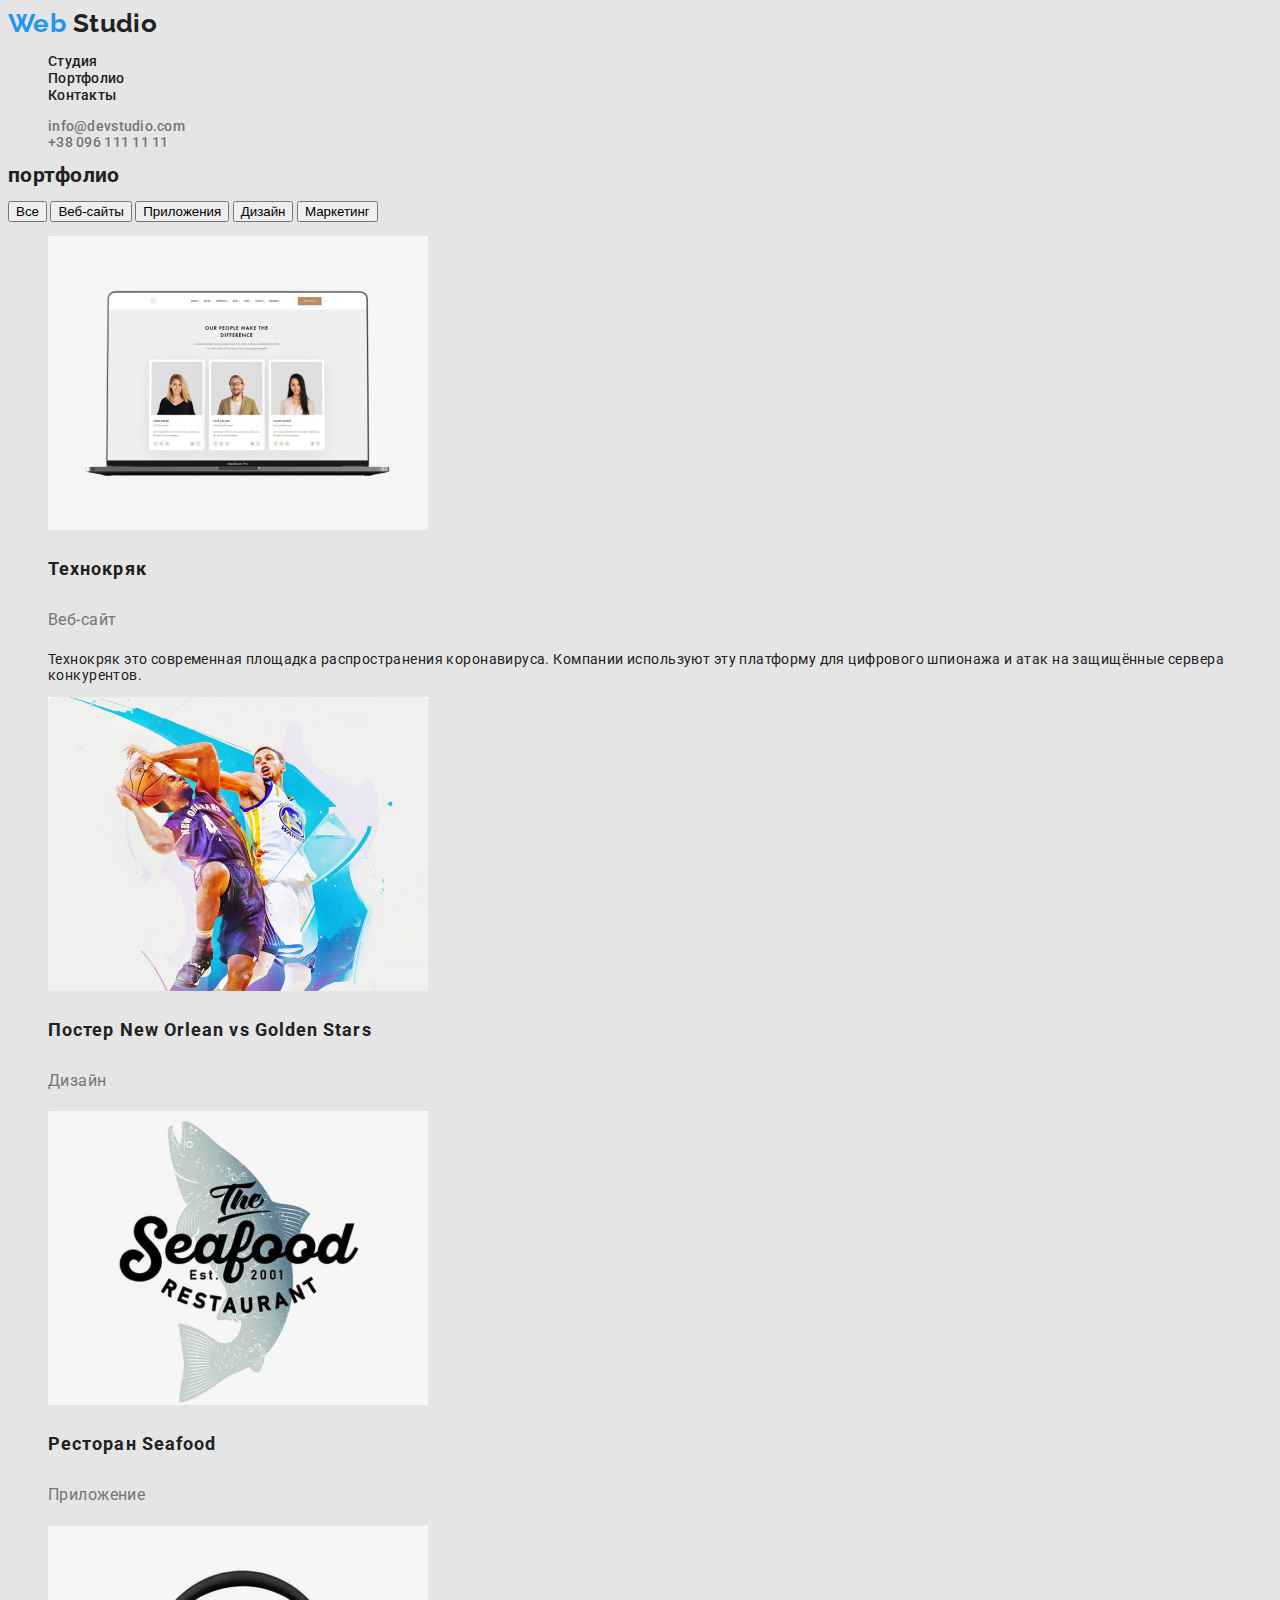
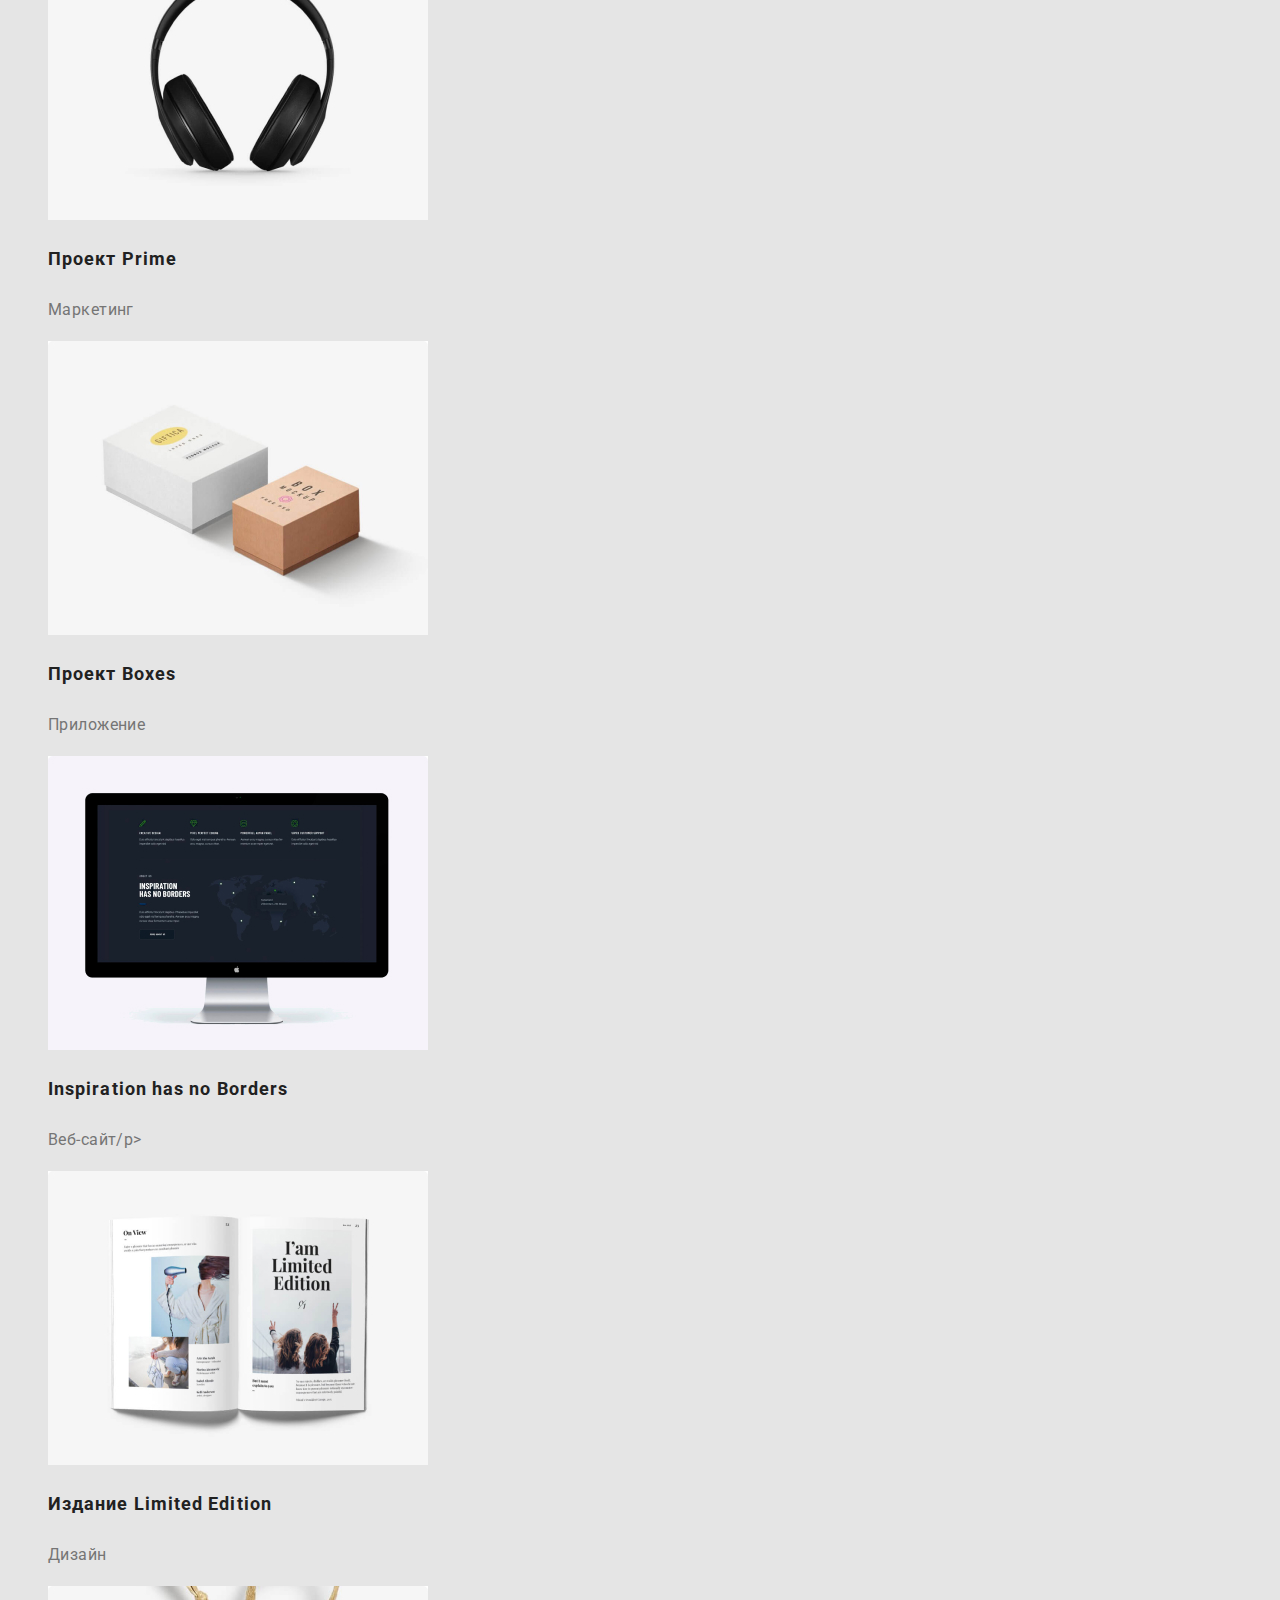
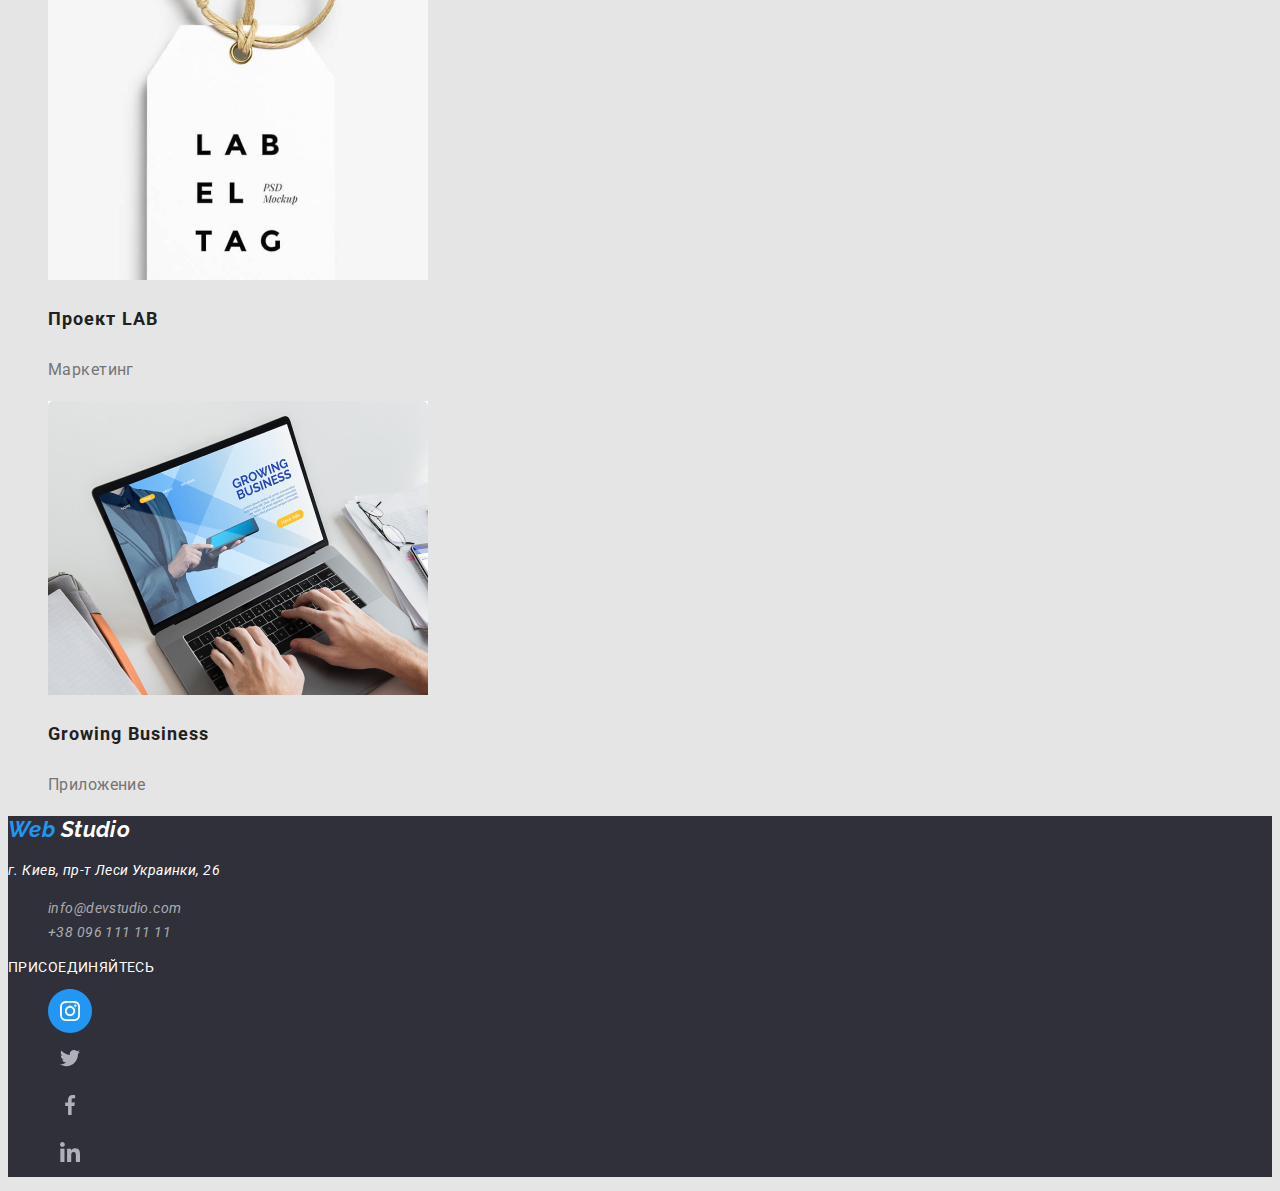
==== portfolio.html @ d151eb48 "add css style" ====
<!DOCTYPE html>
<html lang="ru">
  <head>
    <meta charset="UTF-8" />
    <meta name="viewport" content="width=device-width, initial-scale=1.0" />
    <title>Портфолио</title>
    <link
      href="https://fonts.googleapis.com/css2?family=Raleway:wght@700&family=Roboto:wght@400;500;700&display=swap"
      rel="stylesheet"
    />
    <link rel="stylesheet" href="./css/styles.css" />
  </head>
  <body>
    <!-- шапка-->
    <header>
      <nav>
        <a href="./index.html" class="logo">
          <span class="logo-blue">Web</span> Studio</a
        >
        <ul class="navigatoin">
          <li><a href="./index.html" class="navigatoin-link">Студия</a></li>
          <li>
            <a href="./portfolio.html" class="navigatoin-link">Портфолио </a>
          </li>
          <li><a href="#" class="navigatoin-link">Контакты</a></li>
        </ul>
      </nav>
      <ul class="contacts">
        <li>
          <a href="mailto:info@devstudio.com" class="contacts-link">
            info@devstudio.com</a
          >
        </li>
        <li>
          <a href="tel:+380961111111" class="contacts-link"
            >+38 096 111 11 11</a
          >
        </li>
      </ul>
    </header>
    <main>
      <section>
        <h2>портфолио</h2>
        <button>Все</button>
        <button>Веб-сайты</button>
        <button>Приложения</button>
        <button>Дизайн</button>
        <button>Маркетинг</button>

        <ul>
          <li>
            <img src="./img/project1.jpg" alt="проект 1" width="380" />
            <h3 class="portfolio-title">Технокряк</h3>
            <p class="portfolio-area">Веб-сайт</p>
            <p>
              Технокряк это современная площадка распространения коронавируса.
              Компании используют эту платформу для цифрового шпионажа и атак на
              защищённые сервера конкурентов.
            </p>
          </li>
          <li>
            <img src="./img/project2.jpg" alt="проект 2" width="380" />
            <h3 class="portfolio-title">Постер New Orlean vs Golden Stars</h3>
            <p class="portfolio-area">Дизайн</p>
          </li>
          <li>
            <img src="./img/project3.jpg" alt="проект 3" width="380" />
            <h3 class="portfolio-title">Ресторан Seafood</h3>
            <p class="portfolio-area">Приложение</p>
          </li>
          <li>
            <img src="./img/project4.jpg" alt="проект 4" width="380" />
            <h3 class="portfolio-title">Проект Prime</h3>
            <p class="portfolio-area">Маркетинг</p>
          </li>
          <li>
            <img src="./img/project5.jpg" alt="проект 5" width="380" />
            <h3 class="portfolio-title">Проект Boxes</h3>
            <p class="portfolio-area">Приложение</p>
          </li>
          <li>
            <img src="./img/project6.jpg" alt="проект 6" width="380" />
            <h3 class="portfolio-title">Inspiration has no Borders</h3>
            <p class="portfolio-area">Веб-сайт/p></p>
          </li>

          <li>
            <img src="./img/project7.jpg" alt="проект 7" width="380" />
            <h3 class="portfolio-title">Издание Limited Edition</h3>
            <p class="portfolio-area">Дизайн</p>
          </li>
          <li>
            <img src="./img/project8.jpg" alt="проект 8" width="380" />
            <h3 class="portfolio-title">Проект LAB</h3>
            <p class="portfolio-area">Маркетинг</p>
          </li>
          <li>
            <img src="./img/project9.jpg" alt="проект 9" width="380" />
            <h3 class="portfolio-title">Growing Business</h3>
            <p class="portfolio-area">Приложение</p>
          </li>
        </ul>
      </section>
    </main>
    <!-- подвал    -->
    <footer class="fotter">
      <address class="fotter-addres">
        <a href="./index.html" class="fotter-logo">
          <span class="logo-blue">Web</span> Studio</a
        >
        <p>г. Киев, пр-т Леси Украинки, 26</p>
        <ul>
          <li>
            <a href="mailto:info@devstudio.com" class="fotter-contacts">
              info@devstudio.com</a
            >
          </li>
          <li>
            <a href="tel:+380961111111" class="fotter-contacts"
              >+38 096 111 11 11</a
            >
          </li>
        </ul>
      </address>

      <p class="join">присоединяйтесь</p>
      <ul>
        <li>
          <a href="#"> <img src="./img/instagram.svg" alt="Инстаграмм" /></a>
        </li>
        <li>
          <a href="#"> <img src="./img/twitter.svg" alt="Твиттер" /></a>
        </li>
        <li>
          <a href="#"> <img src="./img/facebook.svg" alt="Фейсбук" /></a>
        </li>
        <li>
          <a href="#"> <img src="./img/linkid.svg" alt="Линкид" /></a>
        </li>
      </ul>
    </footer>
  </body>
</html>
---- css/styles.css ----
:root {
  --primary-text-color: #212121;
  --akcent-text-color: #757575;
  --blue-text-color: #2196f3;
}

body {
  background: #e5e5e5;
  font-family: Roboto, sans-serif;
  color: var(--primary-text-color);
  font-style: 400;
  font-size: 14px;
  line-height: 16px;
  letter-spacing: 0.03em;
}
a {
  text-decoration: none;
}
ul {
  list-style-type: none;
}
.header {
  background: #ffffff;
}
.logo {
  font-family: Raleway;
  font-weight: 700;
  font-size: 26px;
  line-height: 1.19;
  color: var(--primary-text-color);
}
.logo-blue {
  color: var(--blue-text-color);
}
.navigatoin-link {
  font-weight: 500;
  font-size: 14px;
  line-height: 1.14;
  letter-spacing: 0.02em;
  color: var(--primary-text-color);
}

.contacts-link {
  font-weight: 500;
  font-size: 14px;
  line-height: 16px;
  letter-spacing: 0.02em;
  color: var(--akcent-text-color);
}
.navigatoin-link:hover,
.navigatoin-link:focus,
.contacts-link:hover,
.contacts-link:focus {
  color: var(--blue-text-color);
}

.banner-text {
  font-weight: 900;
  font-size: 44px;
  line-height: 1.36;
  text-transform: uppercase;
}
.banner-buy {
  font-size: 16px;
  line-height: 1.87;
  background-color: var(--blue-text-color);
  color: #ffffff;
}

.properties-link {
  font-weight: 600;
  text-transform: uppercase;
}
.properties-text {
  line-height: 1.71;
  color: var(--akcent-text-color);
}
.topic {
  font-weight: 700;
  font-size: 36px;
  line-height: 1.16;
}
.worck-link {
  background: rgba(47, 48, 58, 0.8);
  font-weight: 700;
  text-transform: uppercase;
  color: #ffffff;
}
.comand-name {
  font-weight: 500;
  line-height: 1.18;
}
.comand-position {
  line-height: 1.18;
  color: var(--akcent-text-color);
}
.fotter {
  background: #2f303a;
}
.fotter-logo {
  font-family: Raleway;
  font-weight: 700;
  font-size: 22px;
  line-height: 1.19;
  color: #ffffff;
}

.fotter-addres {
  line-height: 1.71;
  color: #ffffff;
}
.fotter-contacts {
  line-height: 1.71;
  color: rgba(255, 255, 255, 0.6);
}
.join {
  text-transform: uppercase;
  color: #ffffff;
}
/* 
.portfolio-botton {
  font-size: 16px;
  line-height: 1.62;
}
.portfolio-botton:header {
  background: #2196f3;
  color: #ffffff;
}
  */

.portfolio-title {
  font-size: 18px;
  line-height: 2;
  letter-spacing: 0.06em;
}
.portfolio-area {
  font-size: 16px;
  line-height: 1.87;
  color: var(--akcent-text-color);
}
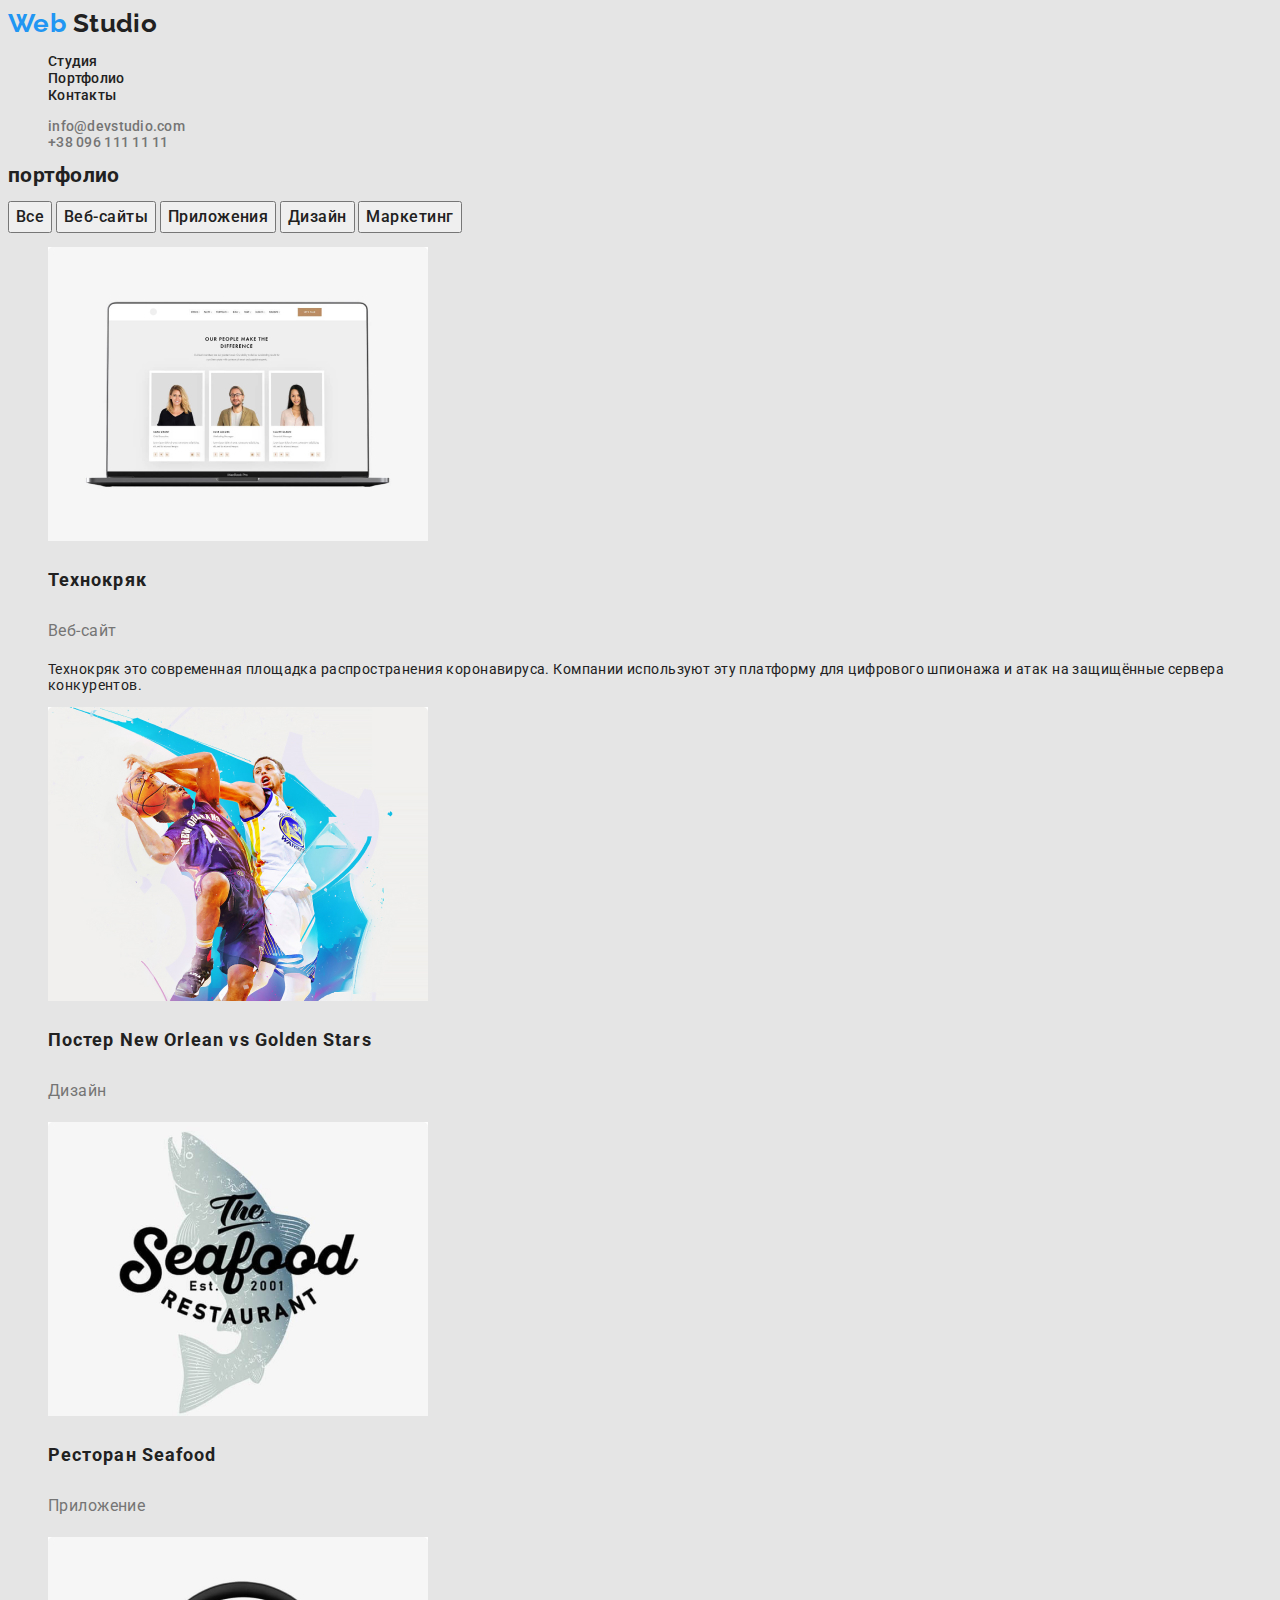
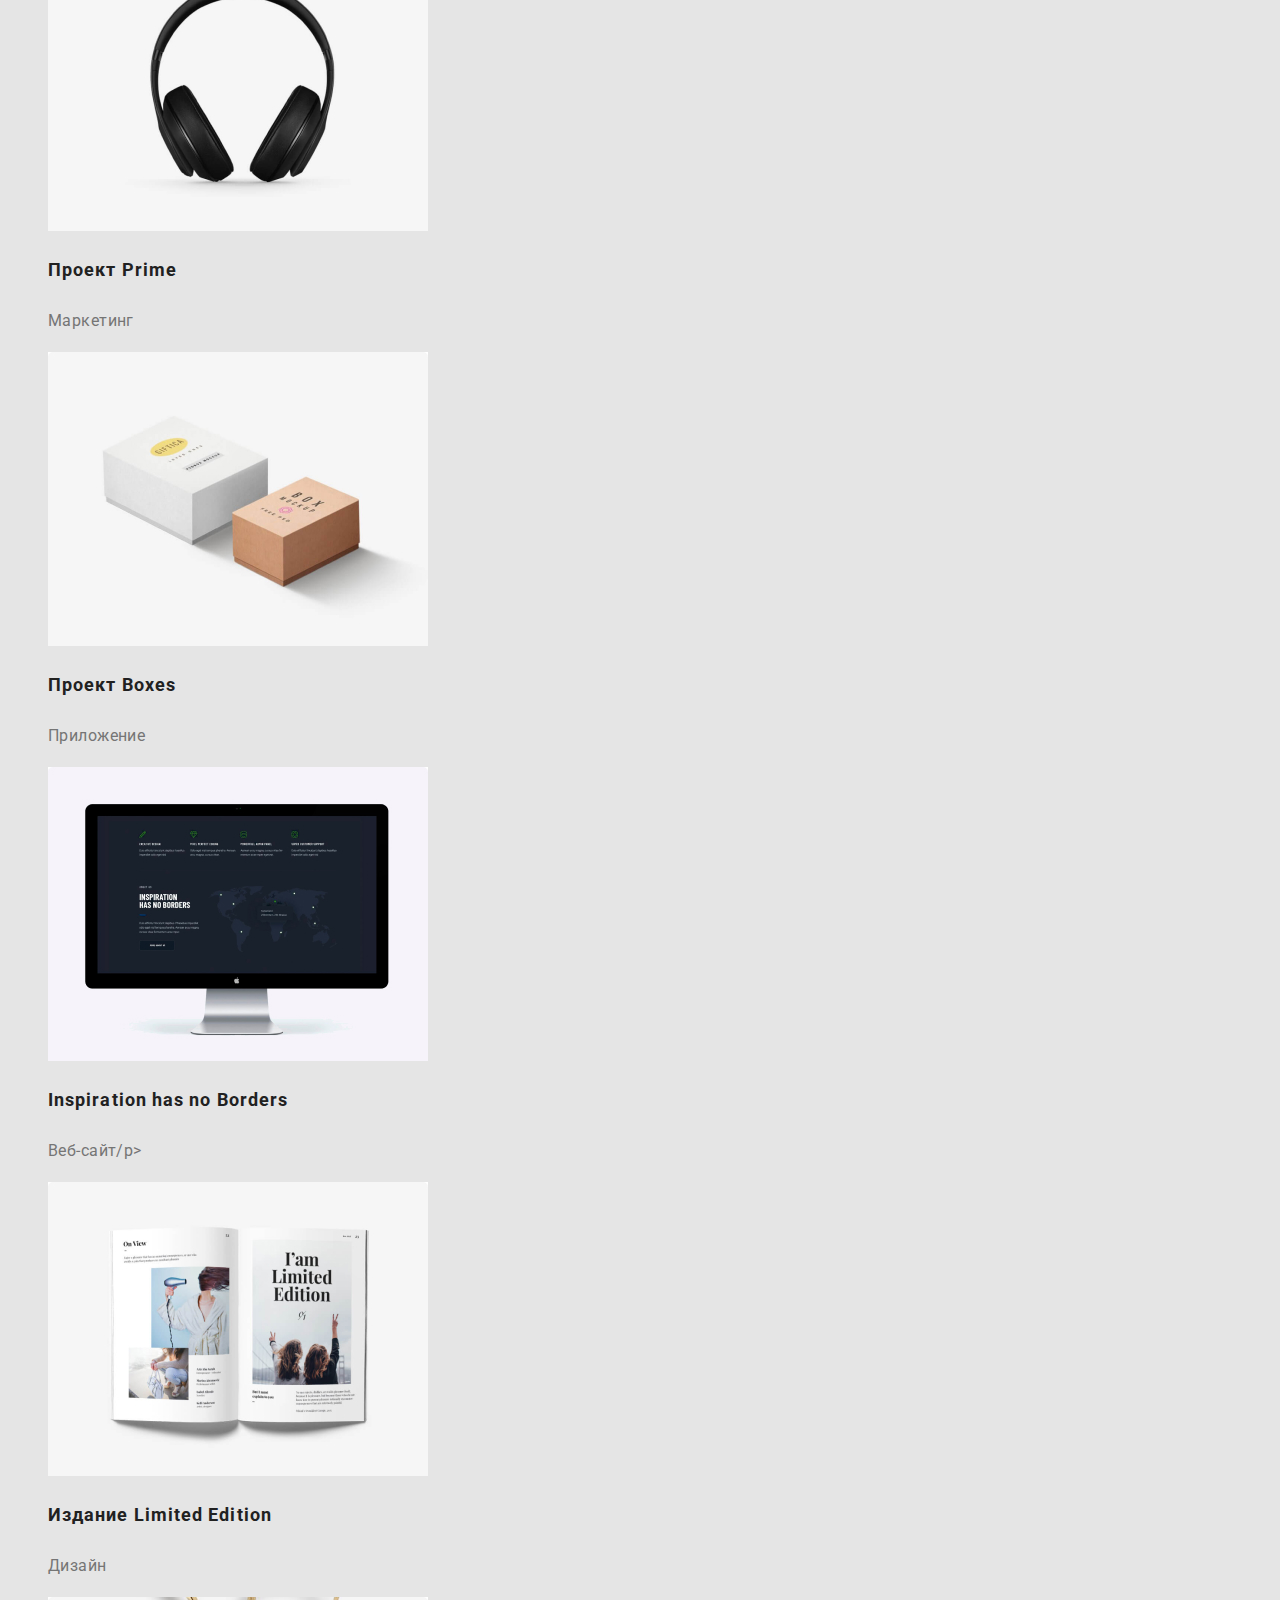
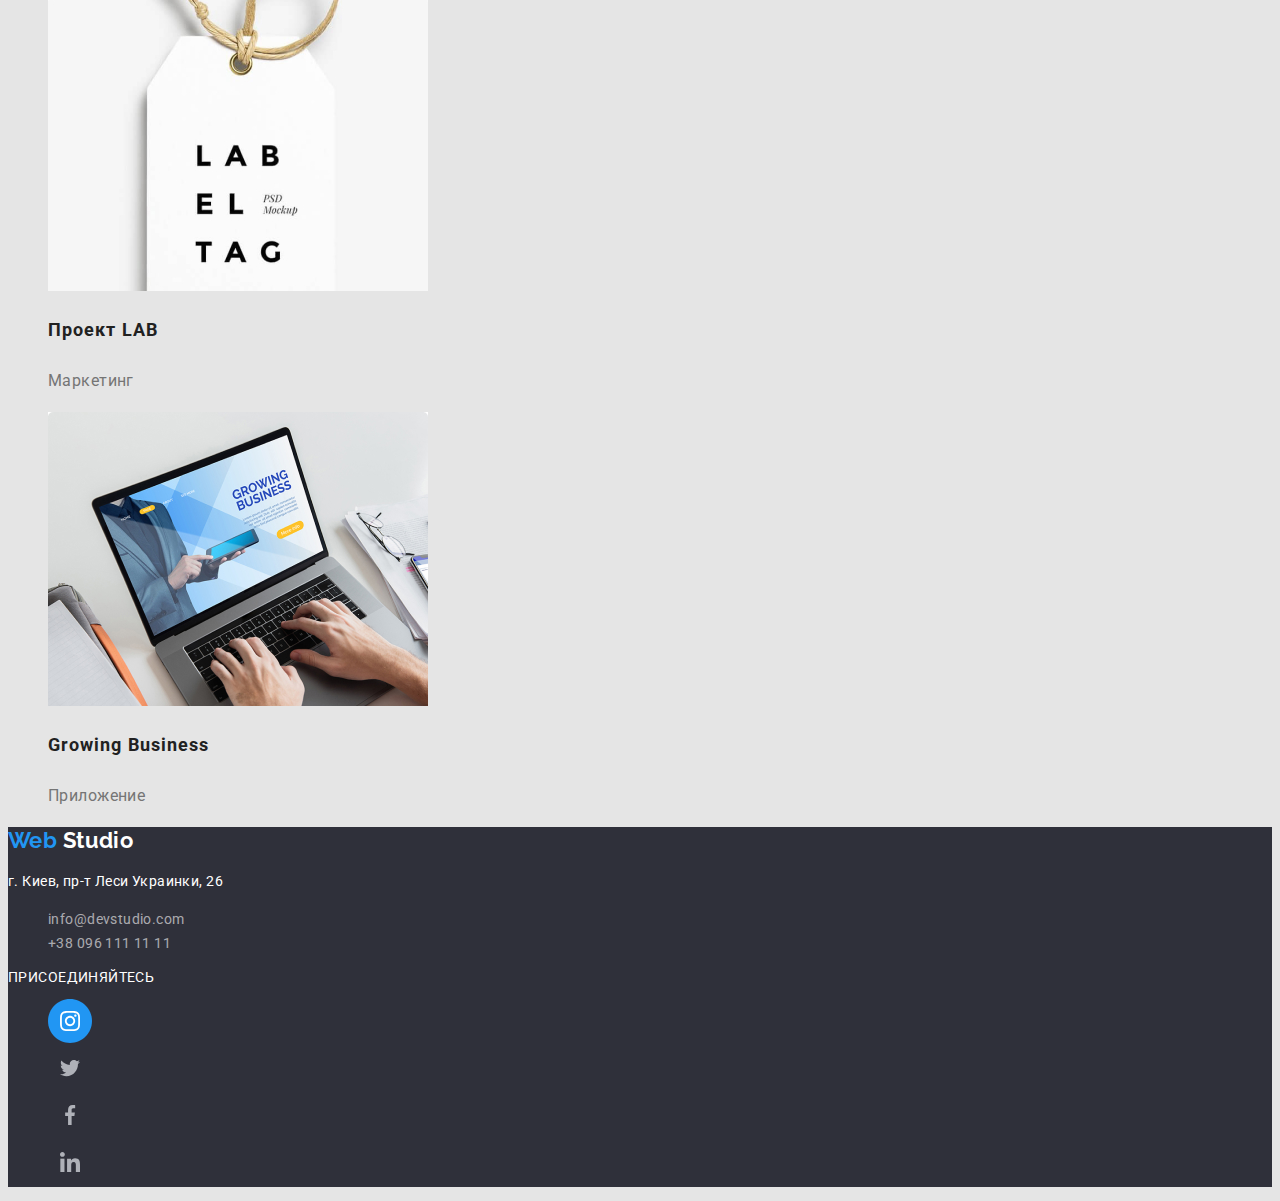
==== commit 6fec6a4a: "coretion hover" ====
--- a/portfolio.html
+++ b/portfolio.html
@@ -41,11 +41,11 @@
     <main>
       <section>
         <h2>портфолио</h2>
-        <button>Все</button>
-        <button>Веб-сайты</button>
-        <button>Приложения</button>
-        <button>Дизайн</button>
-        <button>Маркетинг</button>
+        <button class="portfolio-button">Все</button>
+        <button class="portfolio-button">Веб-сайты</button>
+        <button class="portfolio-button">Приложения</button>
+        <button class="portfolio-button">Дизайн</button>
+        <button class="portfolio-button">Маркетинг</button>
 
         <ul>
           <li>
@@ -103,7 +103,7 @@
       </section>
     </main>
     <!-- подвал    -->
-    <footer class="fotter">
+    <footer>
       <address class="fotter-addres">
         <a href="./index.html" class="fotter-logo">
           <span class="logo-blue">Web</span> Studio</a
@@ -126,16 +126,24 @@
       <p class="join">присоединяйтесь</p>
       <ul>
         <li>
-          <a href="#"> <img src="./img/instagram.svg" alt="Инстаграмм" /></a>
+          <a href="#">
+            <img src="./img/instagram.svg" alt="Инстаграмм" class="social-link"
+          /></a>
         </li>
         <li>
-          <a href="#"> <img src="./img/twitter.svg" alt="Твиттер" /></a>
+          <a href="#">
+            <img src="./img/twitter.svg" alt="Твиттер" class="social-link"
+          /></a>
         </li>
         <li>
-          <a href="#"> <img src="./img/facebook.svg" alt="Фейсбук" /></a>
+          <a href="#">
+            <img src="./img/facebook.svg" alt="Фейсбук" class="social-link"
+          /></a>
         </li>
         <li>
-          <a href="#"> <img src="./img/linkid.svg" alt="Линкид" /></a>
+          <a href="#">
+            <img src="./img/linkid.svg" alt="Линкид" class="social-link"
+          /></a>
         </li>
       </ul>
     </footer>
--- a/css/styles.css
+++ b/css/styles.css
@@ -94,7 +94,11 @@
   line-height: 1.18;
   color: var(--akcent-text-color);
 }
-.fotter {
+.social-link:hover,
+.social-link:focus {
+  background: var(--blue-text-color);
+}
+footer {
   background: #2f303a;
 }
 .fotter-logo {
@@ -108,6 +112,7 @@
 .fotter-addres {
   line-height: 1.71;
   color: #ffffff;
+  font-style: normal;
 }
 .fotter-contacts {
   line-height: 1.71;
@@ -117,16 +122,21 @@
   text-transform: uppercase;
   color: #ffffff;
 }
-/* 
-.portfolio-botton {
+
+.portfolio-button {
+  font-family: Roboto;
+  font-weight: 500;
   font-size: 16px;
   line-height: 1.62;
+  letter-spacing: 0.03em;
+
+  color: var(--primary-text-color);
 }
-.portfolio-botton:header {
+.portfolio-button:hover,
+.portfolio-button:focus {
   background: #2196f3;
   color: #ffffff;
 }
-  */
 
 .portfolio-title {
   font-size: 18px;
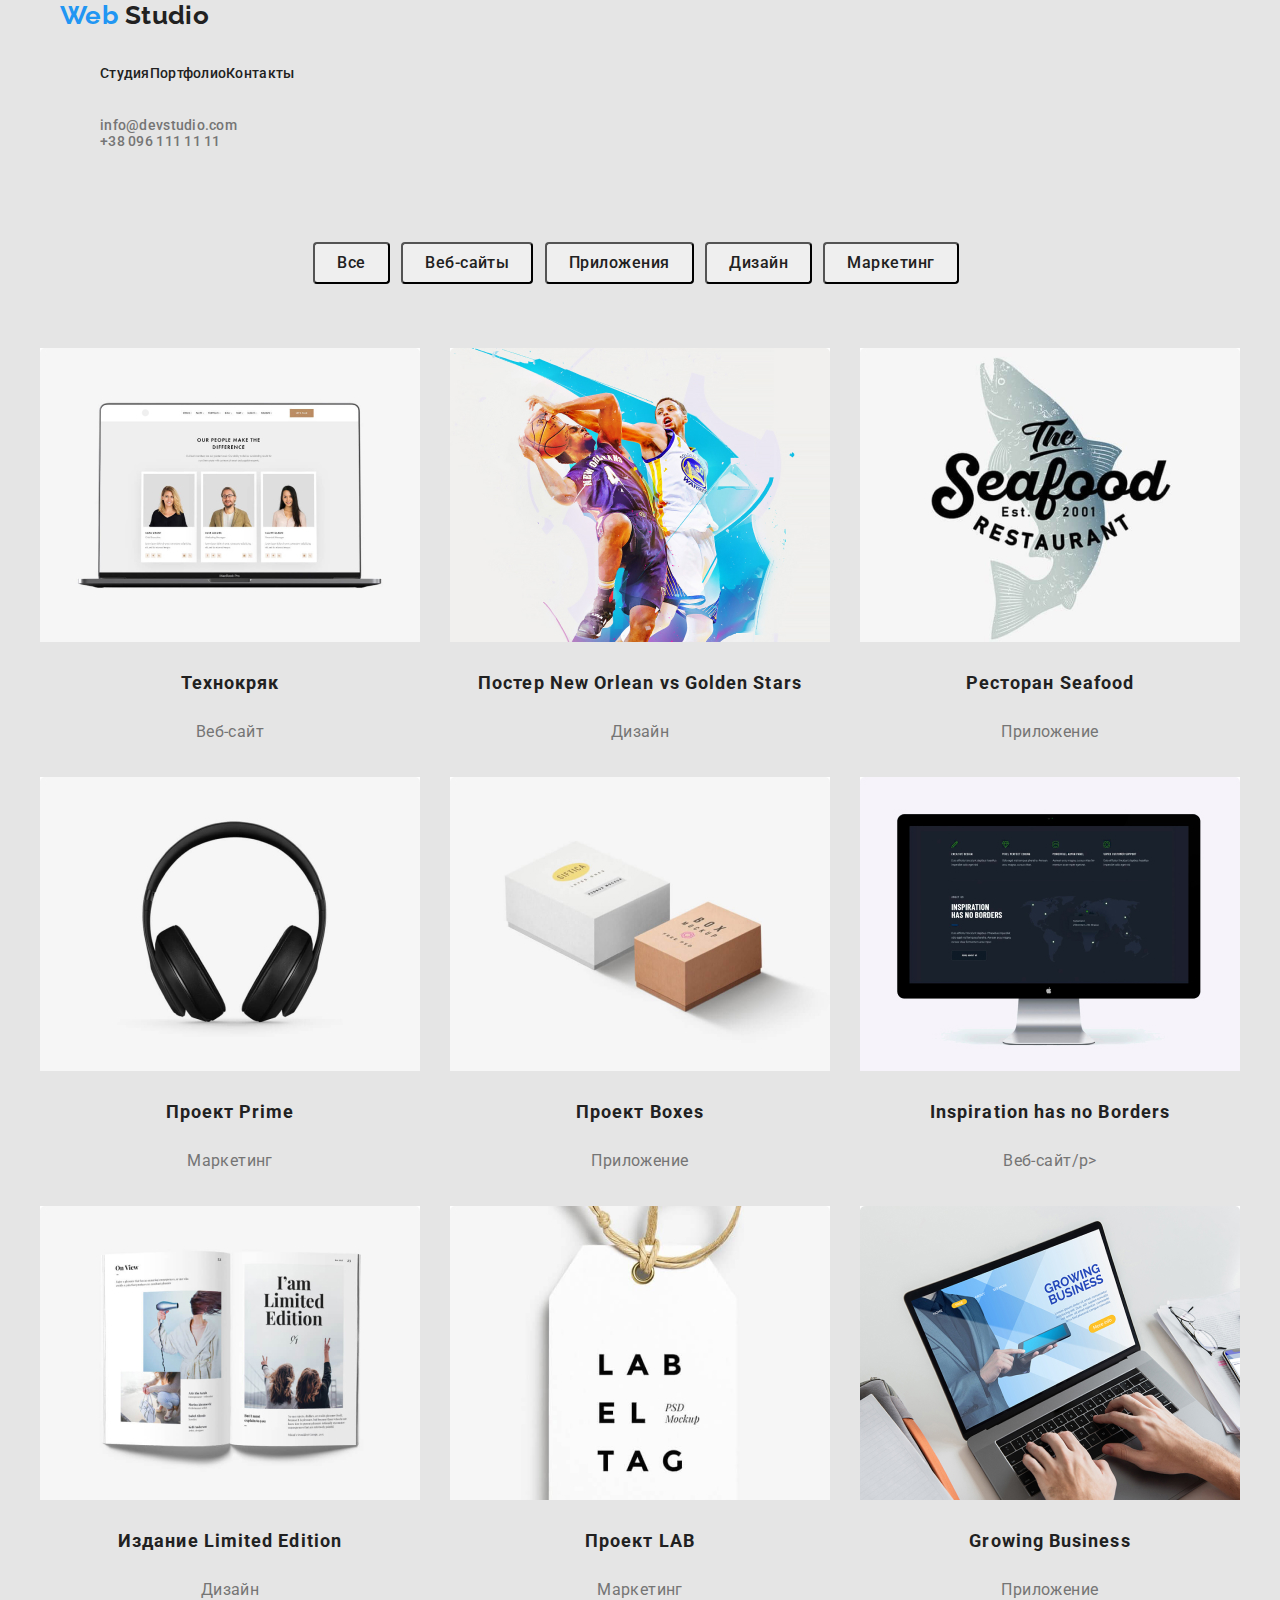
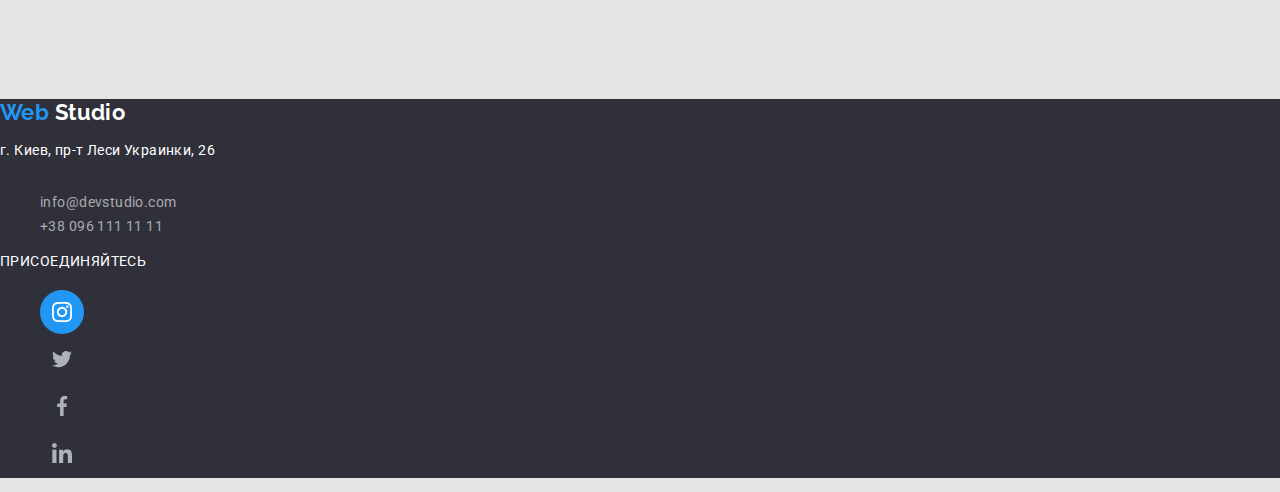
==== commit a52faf98: "hw 03" ====
--- a/portfolio.html
+++ b/portfolio.html
@@ -3,101 +3,105 @@
   <head>
     <meta charset="UTF-8" />
     <meta name="viewport" content="width=device-width, initial-scale=1.0" />
-    <title>Портфолио</title>
+    <title>Студия</title>
     <link
       href="https://fonts.googleapis.com/css2?family=Raleway:wght@700&family=Roboto:wght@400;500;700&display=swap"
       rel="stylesheet"
+    />
+    <link
+      rel="stylesheet"
+      href="https://cdnjs.cloudflare.com/ajax/libs/modern-normalize/0.6.0/modern-normalize.min.css"
     />
     <link rel="stylesheet" href="./css/styles.css" />
   </head>
   <body>
     <!-- шапка-->
     <header>
-      <nav>
-        <a href="./index.html" class="logo">
-          <span class="logo-blue">Web</span> Studio</a
-        >
-        <ul class="navigatoin">
-          <li><a href="./index.html" class="navigatoin-link">Студия</a></li>
+      <div class="container">
+        <nav>
+          <a href="./index.html" class="logo">
+            <span class="logo-blue">Web</span> Studio</a
+          >
+          <ul class="navigatoin">
+            <li><a href="./index.html" class="navigatoin-link">Студия</a></li>
+            <li>
+              <a href="./portfolio.html" class="navigatoin-link">Портфолио </a>
+            </li>
+            <li><a href="#" class="navigatoin-link">Контакты</a></li>
+          </ul>
+        </nav>
+        <ul class="clermargin">
           <li>
-            <a href="./portfolio.html" class="navigatoin-link">Портфолио </a>
+            <a href="mailto:info@devstudio.com" class="contacts-link">
+              info@devstudio.com</a
+            >
           </li>
-          <li><a href="#" class="navigatoin-link">Контакты</a></li>
-        </ul>
-      </nav>
-      <ul class="contacts">
-        <li>
-          <a href="mailto:info@devstudio.com" class="contacts-link">
-            info@devstudio.com</a
-          >
-        </li>
-        <li>
-          <a href="tel:+380961111111" class="contacts-link"
-            >+38 096 111 11 11</a
-          >
+          <li>
+            <a href="tel:+380961111111" class="contacts-link"
+              >+38 096 111 11 11</a>
         </li>
       </ul>
     </header>
     <main>
-      <section>
-        <h2>портфолио</h2>
+      <section class="portfolio container downspace">
+        <!-- <h2>портфолио</h2> -->
         <button class="portfolio-button">Все</button>
         <button class="portfolio-button">Веб-сайты</button>
         <button class="portfolio-button">Приложения</button>
         <button class="portfolio-button">Дизайн</button>
         <button class="portfolio-button">Маркетинг</button>
 
-        <ul>
-          <li>
+        <ul class="flex-link container downspace" >
+          <li class="flex-item">
             <img src="./img/project1.jpg" alt="проект 1" width="380" />
-            <h3 class="portfolio-title">Технокряк</h3>
-            <p class="portfolio-area">Веб-сайт</p>
-            <p>
+            <h3 class="portfolio-title ">Технокряк</h3>
+            <p class="portfolio-area ">Веб-сайт</p>
+            <!-- <p>
               Технокряк это современная площадка распространения коронавируса.
               Компании используют эту платформу для цифрового шпионажа и атак на
               защищённые сервера конкурентов.
-            </p>
+            </p> -->
           </li>
-          <li>
+          <li class="flex-item">
             <img src="./img/project2.jpg" alt="проект 2" width="380" />
-            <h3 class="portfolio-title">Постер New Orlean vs Golden Stars</h3>
-            <p class="portfolio-area">Дизайн</p>
+            <h3 class="portfolio-title ">Постер New Orlean vs Golden Stars</h3>
+            <p class="portfolio-area ">Дизайн</p>
           </li>
-          <li>
+          <li class="flex-item">
             <img src="./img/project3.jpg" alt="проект 3" width="380" />
-            <h3 class="portfolio-title">Ресторан Seafood</h3>
-            <p class="portfolio-area">Приложение</p>
+            <h3 class="portfolio-title ">Ресторан Seafood</h3>
+            <p class="portfolio-area ">Приложение</p>
           </li>
-          <li>
+          <li class="flex-item">
             <img src="./img/project4.jpg" alt="проект 4" width="380" />
-            <h3 class="portfolio-title">Проект Prime</h3>
-            <p class="portfolio-area">Маркетинг</p>
+            <h3 class="portfolio-title ">Проект Prime</h3>
+            <p class="portfolio-area ">Маркетинг</p>
           </li>
-          <li>
-            <img src="./img/project5.jpg" alt="проект 5" width="380" />
-            <h3 class="portfolio-title">Проект Boxes</h3>
-            <p class="portfolio-area">Приложение</p>
+          <li class="flex-item">
+            <img src="./img/project5.jpg " alt="проект 5" width="380" />
+            <h3 class="portfolio-title ">Проект Boxes</h3>
+            <p class="portfolio-area ">Приложение</p>
           </li>
-          <li>
+          <li class="flex-item">
             <img src="./img/project6.jpg" alt="проект 6" width="380" />
-            <h3 class="portfolio-title">Inspiration has no Borders</h3>
-            <p class="portfolio-area">Веб-сайт/p></p>
+            <h3 class="portfolio-title ">Inspiration has no Borders</h3>
+            <p class="portfolio-area ">Веб-сайт/p></p>
           </li>
 
-          <li>
+          <li class="flex-item">
             <img src="./img/project7.jpg" alt="проект 7" width="380" />
-            <h3 class="portfolio-title">Издание Limited Edition</h3>
-            <p class="portfolio-area">Дизайн</p>
+            <h3 class="portfolio-title ">Издание Limited Edition</h3>
+            <p class="portfolio-area ">Дизайн</p>
           </li>
-          <li>
+          <li class="flex-item">
             <img src="./img/project8.jpg" alt="проект 8" width="380" />
-            <h3 class="portfolio-title">Проект LAB</h3>
-            <p class="portfolio-area">Маркетинг</p>
+            <h3 class="portfolio-title ">Проект LAB</h3>
+            <p class="portfolio-area ">Маркетинг</p>
           </li>
-          <li>
+          <li class="flex-item">
             <img src="./img/project9.jpg" alt="проект 9" width="380" />
-            <h3 class="portfolio-title">Growing Business</h3>
-            <p class="portfolio-area">Приложение</p>
+            <h3 class="portfolio-title ">Growing Business</h3>
+            <p class="portfolio-area ">Приложение</p>
           </li>
         </ul>
       </section>
--- a/css/styles.css
+++ b/css/styles.css
@@ -13,14 +13,32 @@
   line-height: 16px;
   letter-spacing: 0.03em;
 }
+
 a {
   text-decoration: none;
 }
 ul {
   list-style-type: none;
 }
+.container {
+  margin-left: auto;
+  margin-right: auto;
+  width: 1200px;
+  padding-left: 20px;
+  padding-right: 20px;
+}
 .header {
   background: #ffffff;
+}
+.mainmenu {
+  display: flex;
+  align-items: center;
+  justify-content: space-between;
+}
+.topmenu {
+  display: flex;
+  align-items: center;
+  justify-content: flex-start;
 }
 .logo {
   font-family: Raleway;
@@ -32,14 +50,34 @@
 .logo-blue {
   color: var(--blue-text-color);
 }
+.navigatoin {
+  display: flex;
+}
+.navigatoin .item:not(:last-child) {
+  margin-right: 50px;
+}
 .navigatoin-link {
   font-weight: 500;
   font-size: 14px;
   line-height: 1.14;
   letter-spacing: 0.02em;
   color: var(--primary-text-color);
-}
-
+
+  display: block;
+  padding-top: 21px;
+  padding-bottom: 21px;
+}
+
+h2 {
+  margin-top: 0px;
+  margin-bottom: 0px;
+}
+.connect {
+  display: flex;
+}
+.connect .item + .item {
+  margin-left: 30px;
+}
 .contacts-link {
   font-weight: 500;
   font-size: 14px;
@@ -54,37 +92,92 @@
   color: var(--blue-text-color);
 }
 
+.banner {
+  margin-top: 0px;
+  margin-bottom: 0px;
+  margin-left: auto;
+  margin-right: auto;
+  width: 1600px;
+  height: 600px;
+  text-align: center;
+}
+
 .banner-text {
   font-weight: 900;
   font-size: 44px;
-  line-height: 1.36;
   text-transform: uppercase;
+  margin-bottom: 46px;
 }
 .banner-buy {
+  display: inline-block;
+  padding: 10px 32px;
+
+  margin-left: auto;
+  margin-right: auto;
   font-size: 16px;
   line-height: 1.87;
   background-color: var(--blue-text-color);
   color: #ffffff;
-}
-
+
+  box-shadow: 0px 4px 4px rgba(0, 0, 0, 0.15);
+  border-radius: 4px;
+}
+
+.clermargin {
+  margin-top: 0px;
+  margin-bottom: 0px;
+}
+.downspace {
+  margin-top: 94;
+  margin-bottom: 94px;
+  padding-left: 0px;
+  padding-right: 0px;
+}
+.autocenter {
+  text-align: center;
+}
+.grup-block {
+  display: flex;
+  align-content: center;
+  padding-left: 0px;
+  padding-left: auto;
+  padding-right: auto;
+}
+.grup-block .item + .item {
+  margin-left: 30px;
+}
 .properties-link {
   font-weight: 600;
   text-transform: uppercase;
+  margin-top: 30px;
+  margin-bottom: 10px;
 }
 .properties-text {
   line-height: 1.71;
   color: var(--akcent-text-color);
+  margin-bottom: 0px;
 }
 .topic {
   font-weight: 700;
   font-size: 36px;
   line-height: 1.16;
-}
+  margin-bottom: 50px;
+  text-align: center;
+  padding-top: 94px;
+}
+
 .worck-link {
   background: rgba(47, 48, 58, 0.8);
   font-weight: 700;
   text-transform: uppercase;
   color: #ffffff;
+
+  display: block;
+  text-align: center;
+}
+.command-link {
+  display: flex;
+  padding: 0px;
 }
 .comand-name {
   font-weight: 500;
@@ -100,6 +193,11 @@
 }
 footer {
   background: #2f303a;
+}
+.fotter-main {
+  display: flex;
+  padding-top: 56px;
+  justify-content: space-between;
 }
 .fotter-logo {
   font-family: Raleway;
@@ -110,19 +208,43 @@
 }
 
 .fotter-addres {
+  display: flex;
+  flex-direction: column;
   line-height: 1.71;
   color: #ffffff;
   font-style: normal;
+}
+.street {
+  margin-top: 10px;
+  margin-bottom: 9px;
 }
 .fotter-contacts {
   line-height: 1.71;
   color: rgba(255, 255, 255, 0.6);
 }
+.footer-mail {
+  padding: 0px;
+  margin: 0px;
+}
+.footer-join {
+  display: flex;
+  flex-direction: column;
+}
 .join {
   text-transform: uppercase;
   color: #ffffff;
-}
-
+  margin-top: 0px;
+  margin-bottom: 21px;
+}
+.footer-social {
+  margin-top: 0px;
+  margin-bottom: 0px;
+}
+
+.portfolio {
+  display: block;
+  text-align: center;
+}
 .portfolio-button {
   font-family: Roboto;
   font-weight: 500;
@@ -130,21 +252,51 @@
   line-height: 1.62;
   letter-spacing: 0.03em;
 
+  padding: 6px 22px;
+  text-align: center;
+
+  border-radius: 4px;
+  margin-top: 93px;
+  margin-bottom: 50px;
+
   color: var(--primary-text-color);
+}
+
+.portfolio-button:not(:last-child) {
+  margin-right: 8px;
 }
 .portfolio-button:hover,
 .portfolio-button:focus {
   background: #2196f3;
   color: #ffffff;
 }
-
+.flex-link {
+  display: flex;
+  flex-wrap: wrap;
+}
+.flex-item {
+  width: 380px;
+  margin-right: 30px;
+  margin-bottom: 30px;
+  text-align: center;
+}
+
+.flex-item:nth-child(3n) {
+  margin-right: 0;
+}
+.flex-item:nth-last-child(-n + 3) {
+  margin-bottom: 0;
+}
 .portfolio-title {
   font-size: 18px;
   line-height: 2;
   letter-spacing: 0.06em;
+  margin-top: 20px;
+  margin-bottom: 8px;
 }
 .portfolio-area {
   font-size: 16px;
   line-height: 1.87;
   color: var(--akcent-text-color);
-}
+  margin-bottom: 0px;
+}
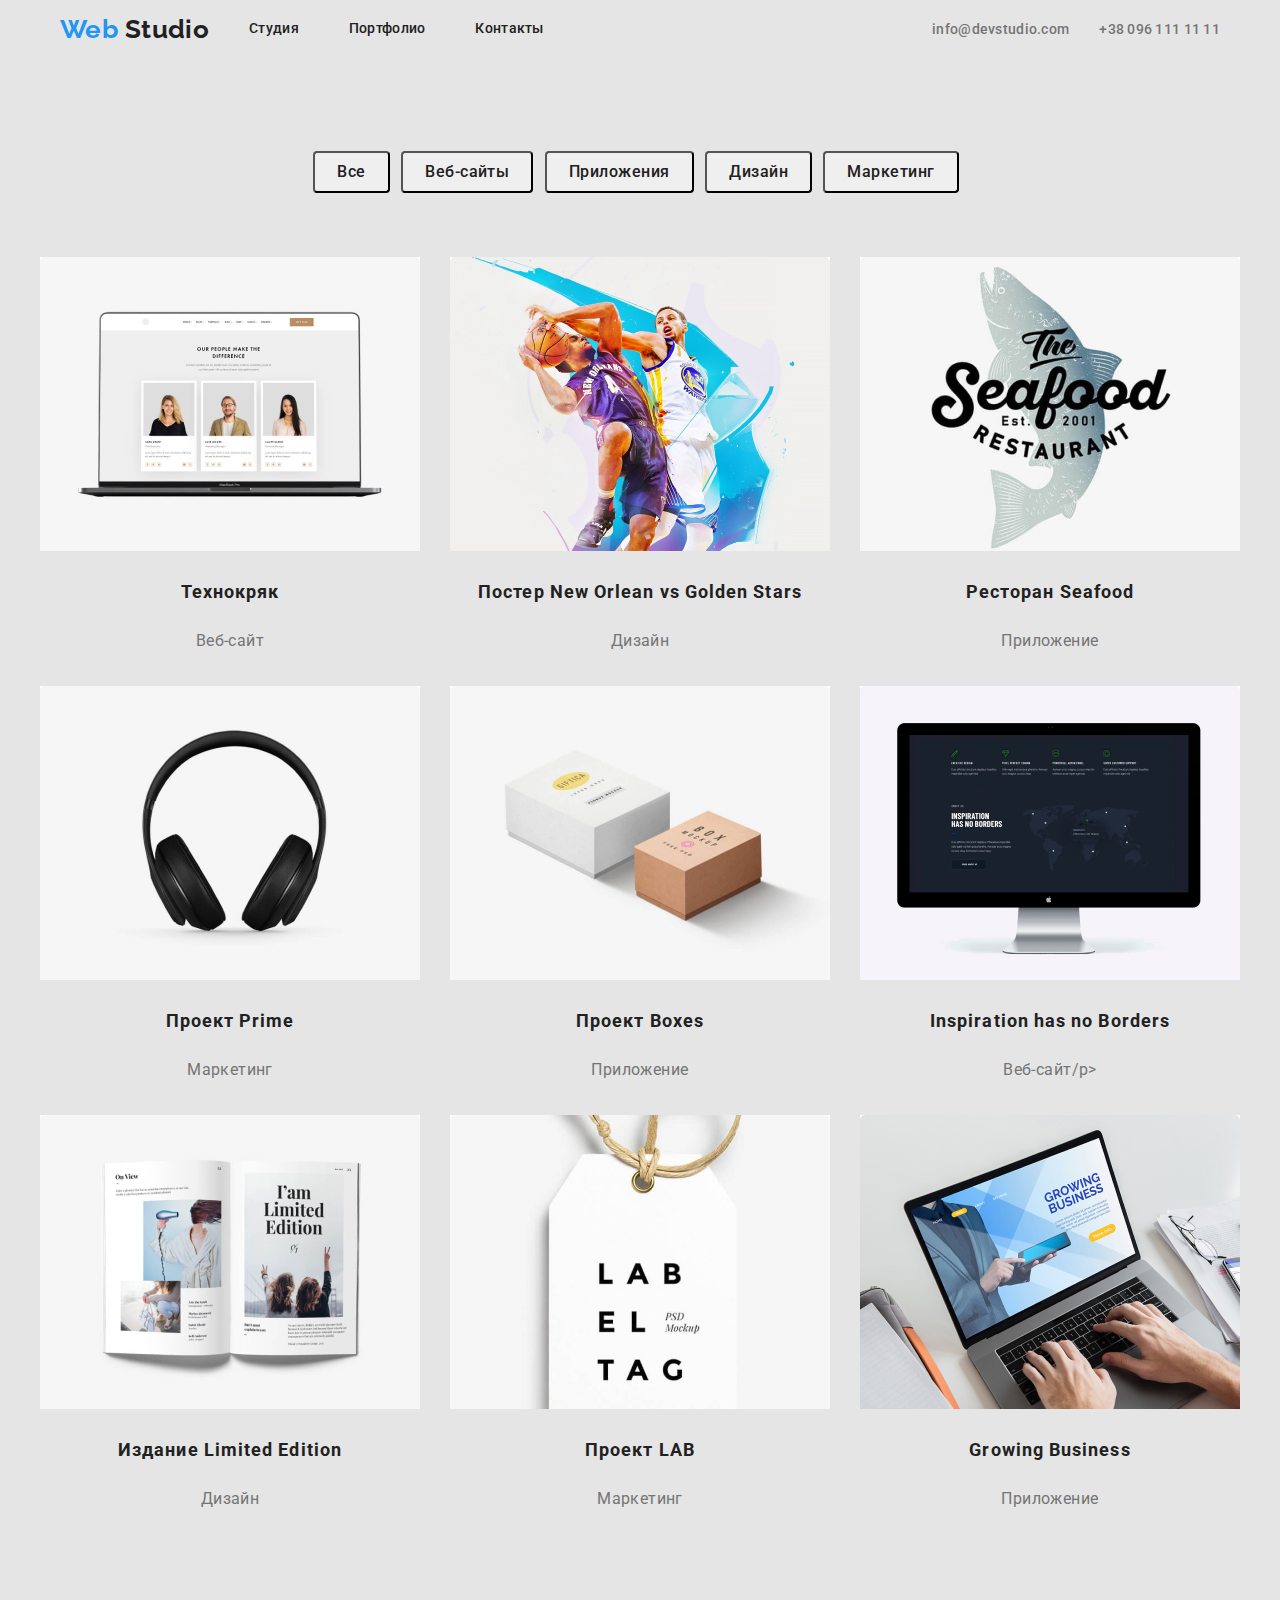
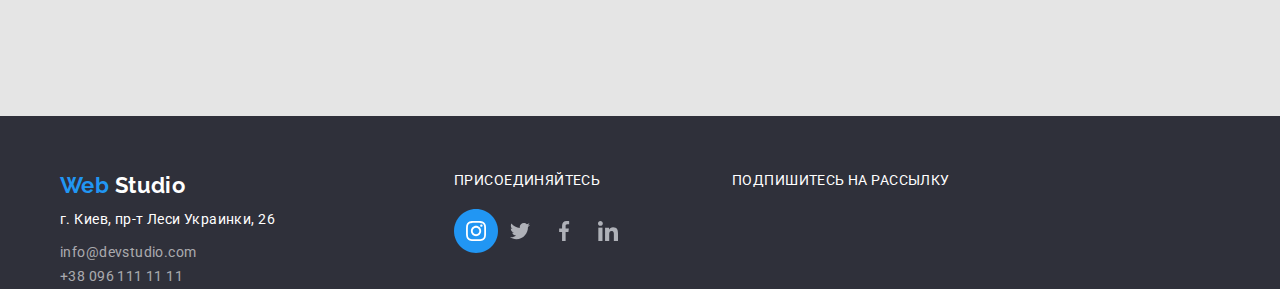
==== commit 7d9fe39a: "исправлено ментором" ====
--- a/portfolio.html
+++ b/portfolio.html
@@ -17,30 +17,34 @@
   <body>
     <!-- шапка-->
     <header>
-      <div class="container">
-        <nav>
+      <div class="container mainmenu">
+        <nav class="topmenu" >
           <a href="./index.html" class="logo">
             <span class="logo-blue">Web</span> Studio</a
           >
-          <ul class="navigatoin">
-            <li><a href="./index.html" class="navigatoin-link">Студия</a></li>
-            <li>
+          <ul class="navigatoin clermargin">
+            <li class="item">
+              <a href="./index.html" class="navigatoin-link">Студия</a>
+            </li>
+            <li class="item">
               <a href="./portfolio.html" class="navigatoin-link">Портфолио </a>
-            </li>
+            </li class="item">
             <li><a href="#" class="navigatoin-link">Контакты</a></li>
           </ul>
         </nav>
-        <ul class="clermargin">
-          <li>
+        <ul class="clermargin connect">
+          <li class="item">
             <a href="mailto:info@devstudio.com" class="contacts-link">
               info@devstudio.com</a
             >
           </li>
-          <li>
+          <li class="item">
             <a href="tel:+380961111111" class="contacts-link"
-              >+38 096 111 11 11</a>
-        </li>
-      </ul>
+              >+38 096 111 11 11</a
+            >
+          </li>
+        </ul>
+      </div>
     </header>
     <main>
       <section class="portfolio container downspace">
@@ -107,13 +111,14 @@
       </section>
     </main>
     <!-- подвал    -->
-    <footer>
-      <address class="fotter-addres">
+  <footer >
+      <div class="fotter-main container">
+        <address class="fotter-addres">
         <a href="./index.html" class="fotter-logo">
           <span class="logo-blue">Web</span> Studio</a
         >
-        <p>г. Киев, пр-т Леси Украинки, 26</p>
-        <ul>
+        <p class="street">г. Киев, пр-т Леси Украинки, 26</p>
+        <ul class="footer-mail">
           <li>
             <a href="mailto:info@devstudio.com" class="fotter-contacts">
               info@devstudio.com</a
@@ -127,8 +132,9 @@
         </ul>
       </address>
 
-      <p class="join">присоединяйтесь</p>
-      <ul>
+     <div>
+        <p class="join">присоединяйтесь</p>
+      <ul class="command-link footer-social">
         <li>
           <a href="#">
             <img src="./img/instagram.svg" alt="Инстаграмм" class="social-link"
@@ -150,6 +156,9 @@
           /></a>
         </li>
       </ul>
+     </div>
+     <p class="join">Подпишитесь на рассылку</p>
+      </div>
     </footer>
   </body>
 </html>
--- a/css/styles.css
+++ b/css/styles.css
@@ -92,13 +92,13 @@
   color: var(--blue-text-color);
 }
 
-.banner {
-  margin-top: 0px;
+/*  margin-top: 0px;
   margin-bottom: 0px;
   margin-left: auto;
   margin-right: auto;
   width: 1600px;
-  height: 600px;
+  height: 600px;*/
+.banner {
   text-align: center;
 }
 
@@ -128,8 +128,8 @@
   margin-bottom: 0px;
 }
 .downspace {
-  margin-top: 94;
-  margin-bottom: 94px;
+  padding-top: 94;
+  padding-bottom: 94px;
   padding-left: 0px;
   padding-right: 0px;
 }
@@ -174,6 +174,11 @@
 
   display: block;
   text-align: center;
+  padding-top: 27px;
+  padding-bottom: 27px;
+}
+.comand {
+  background-color: #f5f4fa;
 }
 .command-link {
   display: flex;
@@ -197,7 +202,7 @@
 .fotter-main {
   display: flex;
   padding-top: 56px;
-  justify-content: space-between;
+  justify-content: flex-start;
 }
 .fotter-logo {
   font-family: Raleway;
@@ -213,6 +218,7 @@
   line-height: 1.71;
   color: #ffffff;
   font-style: normal;
+  margin-right: 179px;
 }
 .street {
   margin-top: 10px;
@@ -226,10 +232,7 @@
   padding: 0px;
   margin: 0px;
 }
-.footer-join {
-  display: flex;
-  flex-direction: column;
-}
+
 .join {
   text-transform: uppercase;
   color: #ffffff;
@@ -239,6 +242,7 @@
 .footer-social {
   margin-top: 0px;
   margin-bottom: 0px;
+  margin-right: 102px;
 }
 
 .portfolio {
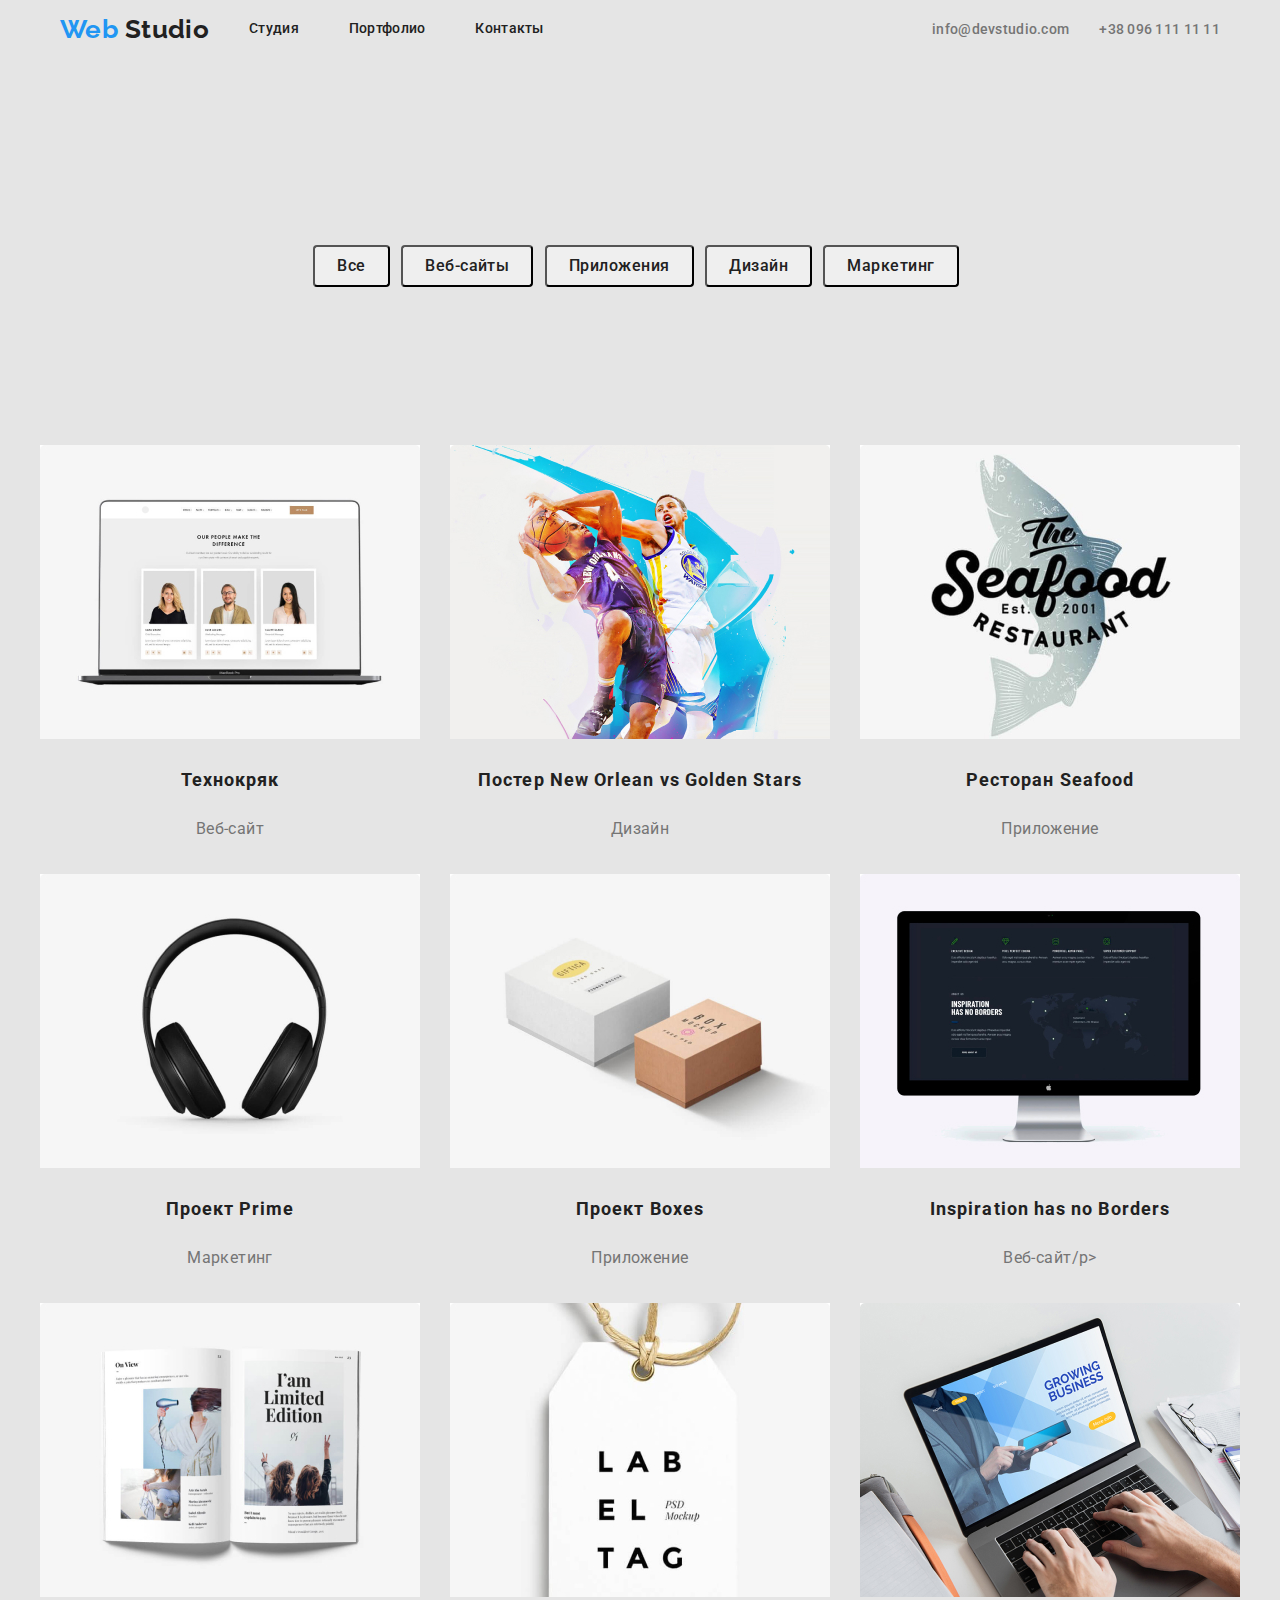
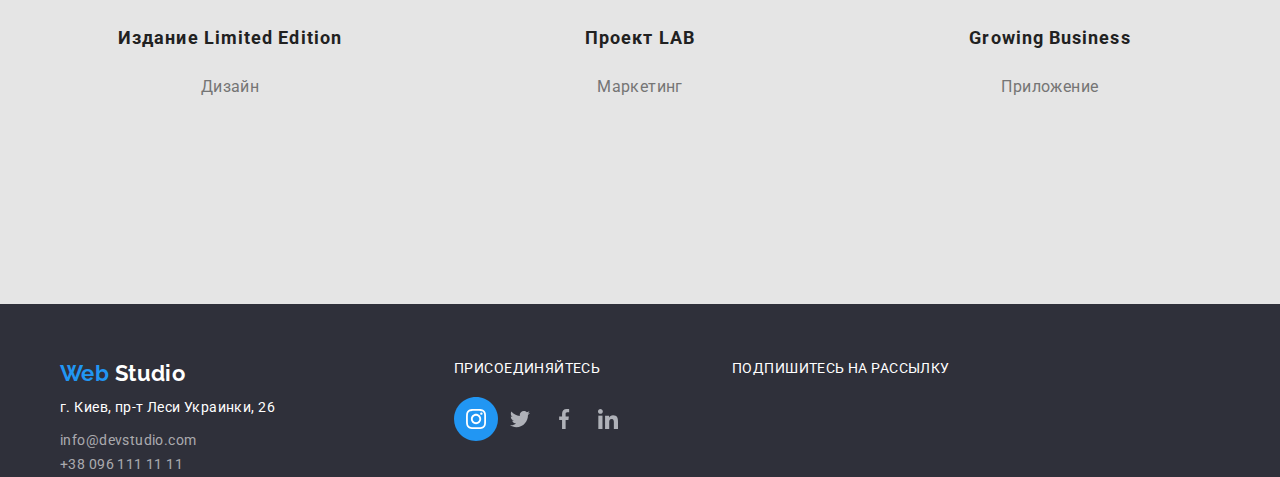
==== commit 2213a34d: "Update portfolio.html" ====
--- a/portfolio.html
+++ b/portfolio.html
@@ -18,7 +18,7 @@
     <!-- шапка-->
     <header>
       <div class="container mainmenu">
-        <nav class="topmenu" >
+        <nav class="topmenu">
           <a href="./index.html" class="logo">
             <span class="logo-blue">Web</span> Studio</a
           >
@@ -28,8 +28,10 @@
             </li>
             <li class="item">
               <a href="./portfolio.html" class="navigatoin-link">Портфолио </a>
-            </li class="item">
-            <li><a href="#" class="navigatoin-link">Контакты</a></li>
+            </li>
+            <li class="item">
+              <a href="#" class="navigatoin-link">Контакты</a>
+            </li>
           </ul>
         </nav>
         <ul class="clermargin connect">
@@ -55,11 +57,11 @@
         <button class="portfolio-button">Дизайн</button>
         <button class="portfolio-button">Маркетинг</button>
 
-        <ul class="flex-link container downspace" >
+        <ul class="flex-link container downspace">
           <li class="flex-item">
             <img src="./img/project1.jpg" alt="проект 1" width="380" />
-            <h3 class="portfolio-title ">Технокряк</h3>
-            <p class="portfolio-area ">Веб-сайт</p>
+            <h3 class="portfolio-title">Технокряк</h3>
+            <p class="portfolio-area">Веб-сайт</p>
             <!-- <p>
               Технокряк это современная площадка распространения коронавируса.
               Компании используют эту платформу для цифрового шпионажа и атак на
@@ -68,96 +70,99 @@
           </li>
           <li class="flex-item">
             <img src="./img/project2.jpg" alt="проект 2" width="380" />
-            <h3 class="portfolio-title ">Постер New Orlean vs Golden Stars</h3>
-            <p class="portfolio-area ">Дизайн</p>
+            <h3 class="portfolio-title">Постер New Orlean vs Golden Stars</h3>
+            <p class="portfolio-area">Дизайн</p>
           </li>
           <li class="flex-item">
             <img src="./img/project3.jpg" alt="проект 3" width="380" />
-            <h3 class="portfolio-title ">Ресторан Seafood</h3>
-            <p class="portfolio-area ">Приложение</p>
+            <h3 class="portfolio-title">Ресторан Seafood</h3>
+            <p class="portfolio-area">Приложение</p>
           </li>
           <li class="flex-item">
             <img src="./img/project4.jpg" alt="проект 4" width="380" />
-            <h3 class="portfolio-title ">Проект Prime</h3>
-            <p class="portfolio-area ">Маркетинг</p>
+            <h3 class="portfolio-title">Проект Prime</h3>
+            <p class="portfolio-area">Маркетинг</p>
           </li>
           <li class="flex-item">
             <img src="./img/project5.jpg " alt="проект 5" width="380" />
-            <h3 class="portfolio-title ">Проект Boxes</h3>
-            <p class="portfolio-area ">Приложение</p>
+            <h3 class="portfolio-title">Проект Boxes</h3>
+            <p class="portfolio-area">Приложение</p>
           </li>
           <li class="flex-item">
             <img src="./img/project6.jpg" alt="проект 6" width="380" />
-            <h3 class="portfolio-title ">Inspiration has no Borders</h3>
-            <p class="portfolio-area ">Веб-сайт/p></p>
+            <h3 class="portfolio-title">Inspiration has no Borders</h3>
+            <p class="portfolio-area">Веб-сайт/p></p>
           </li>
 
           <li class="flex-item">
             <img src="./img/project7.jpg" alt="проект 7" width="380" />
-            <h3 class="portfolio-title ">Издание Limited Edition</h3>
-            <p class="portfolio-area ">Дизайн</p>
+            <h3 class="portfolio-title">Издание Limited Edition</h3>
+            <p class="portfolio-area">Дизайн</p>
           </li>
           <li class="flex-item">
             <img src="./img/project8.jpg" alt="проект 8" width="380" />
-            <h3 class="portfolio-title ">Проект LAB</h3>
-            <p class="portfolio-area ">Маркетинг</p>
+            <h3 class="portfolio-title">Проект LAB</h3>
+            <p class="portfolio-area">Маркетинг</p>
           </li>
           <li class="flex-item">
             <img src="./img/project9.jpg" alt="проект 9" width="380" />
-            <h3 class="portfolio-title ">Growing Business</h3>
-            <p class="portfolio-area ">Приложение</p>
+            <h3 class="portfolio-title">Growing Business</h3>
+            <p class="portfolio-area">Приложение</p>
           </li>
         </ul>
       </section>
     </main>
     <!-- подвал    -->
-  <footer >
+    <footer>
       <div class="fotter-main container">
         <address class="fotter-addres">
-        <a href="./index.html" class="fotter-logo">
-          <span class="logo-blue">Web</span> Studio</a
-        >
-        <p class="street">г. Киев, пр-т Леси Украинки, 26</p>
-        <ul class="footer-mail">
-          <li>
-            <a href="mailto:info@devstudio.com" class="fotter-contacts">
-              info@devstudio.com</a
-            >
-          </li>
-          <li>
-            <a href="tel:+380961111111" class="fotter-contacts"
-              >+38 096 111 11 11</a
-            >
-          </li>
-        </ul>
-      </address>
+          <a href="./index.html" class="fotter-logo">
+            <span class="logo-blue">Web</span> Studio</a
+          >
+          <p class="street">г. Киев, пр-т Леси Украинки, 26</p>
+          <ul class="footer-mail">
+            <li>
+              <a href="mailto:info@devstudio.com" class="fotter-contacts">
+                info@devstudio.com</a
+              >
+            </li>
+            <li>
+              <a href="tel:+380961111111" class="fotter-contacts"
+                >+38 096 111 11 11</a
+              >
+            </li>
+          </ul>
+        </address>
 
-     <div>
-        <p class="join">присоединяйтесь</p>
-      <ul class="command-link footer-social">
-        <li>
-          <a href="#">
-            <img src="./img/instagram.svg" alt="Инстаграмм" class="social-link"
-          /></a>
-        </li>
-        <li>
-          <a href="#">
-            <img src="./img/twitter.svg" alt="Твиттер" class="social-link"
-          /></a>
-        </li>
-        <li>
-          <a href="#">
-            <img src="./img/facebook.svg" alt="Фейсбук" class="social-link"
-          /></a>
-        </li>
-        <li>
-          <a href="#">
-            <img src="./img/linkid.svg" alt="Линкид" class="social-link"
-          /></a>
-        </li>
-      </ul>
-     </div>
-     <p class="join">Подпишитесь на рассылку</p>
+        <div>
+          <p class="join">присоединяйтесь</p>
+          <ul class="command-link footer-social">
+            <li>
+              <a href="#">
+                <img
+                  src="./img/instagram.svg"
+                  alt="Инстаграмм"
+                  class="social-link"
+              /></a>
+            </li>
+            <li>
+              <a href="#">
+                <img src="./img/twitter.svg" alt="Твиттер" class="social-link"
+              /></a>
+            </li>
+            <li>
+              <a href="#">
+                <img src="./img/facebook.svg" alt="Фейсбук" class="social-link"
+              /></a>
+            </li>
+            <li>
+              <a href="#">
+                <img src="./img/linkid.svg" alt="Линкид" class="social-link"
+              /></a>
+            </li>
+          </ul>
+        </div>
+        <p class="join">Подпишитесь на рассылку</p>
       </div>
     </footer>
   </body>
--- a/css/styles.css
+++ b/css/styles.css
@@ -8,7 +8,7 @@
   background: #e5e5e5;
   font-family: Roboto, sans-serif;
   color: var(--primary-text-color);
-  font-style: 400;
+  font-weight: 400;
   font-size: 14px;
   line-height: 16px;
   letter-spacing: 0.03em;
@@ -128,7 +128,7 @@
   margin-bottom: 0px;
 }
 .downspace {
-  padding-top: 94;
+  padding-top: 94px;
   padding-bottom: 94px;
   padding-left: 0px;
   padding-right: 0px;
@@ -140,8 +140,6 @@
   display: flex;
   align-content: center;
   padding-left: 0px;
-  padding-left: auto;
-  padding-right: auto;
 }
 .grup-block .item + .item {
   margin-left: 30px;
@@ -183,6 +181,8 @@
 .command-link {
   display: flex;
   padding: 0px;
+
+  align-content: center;
 }
 .comand-name {
   font-weight: 500;
